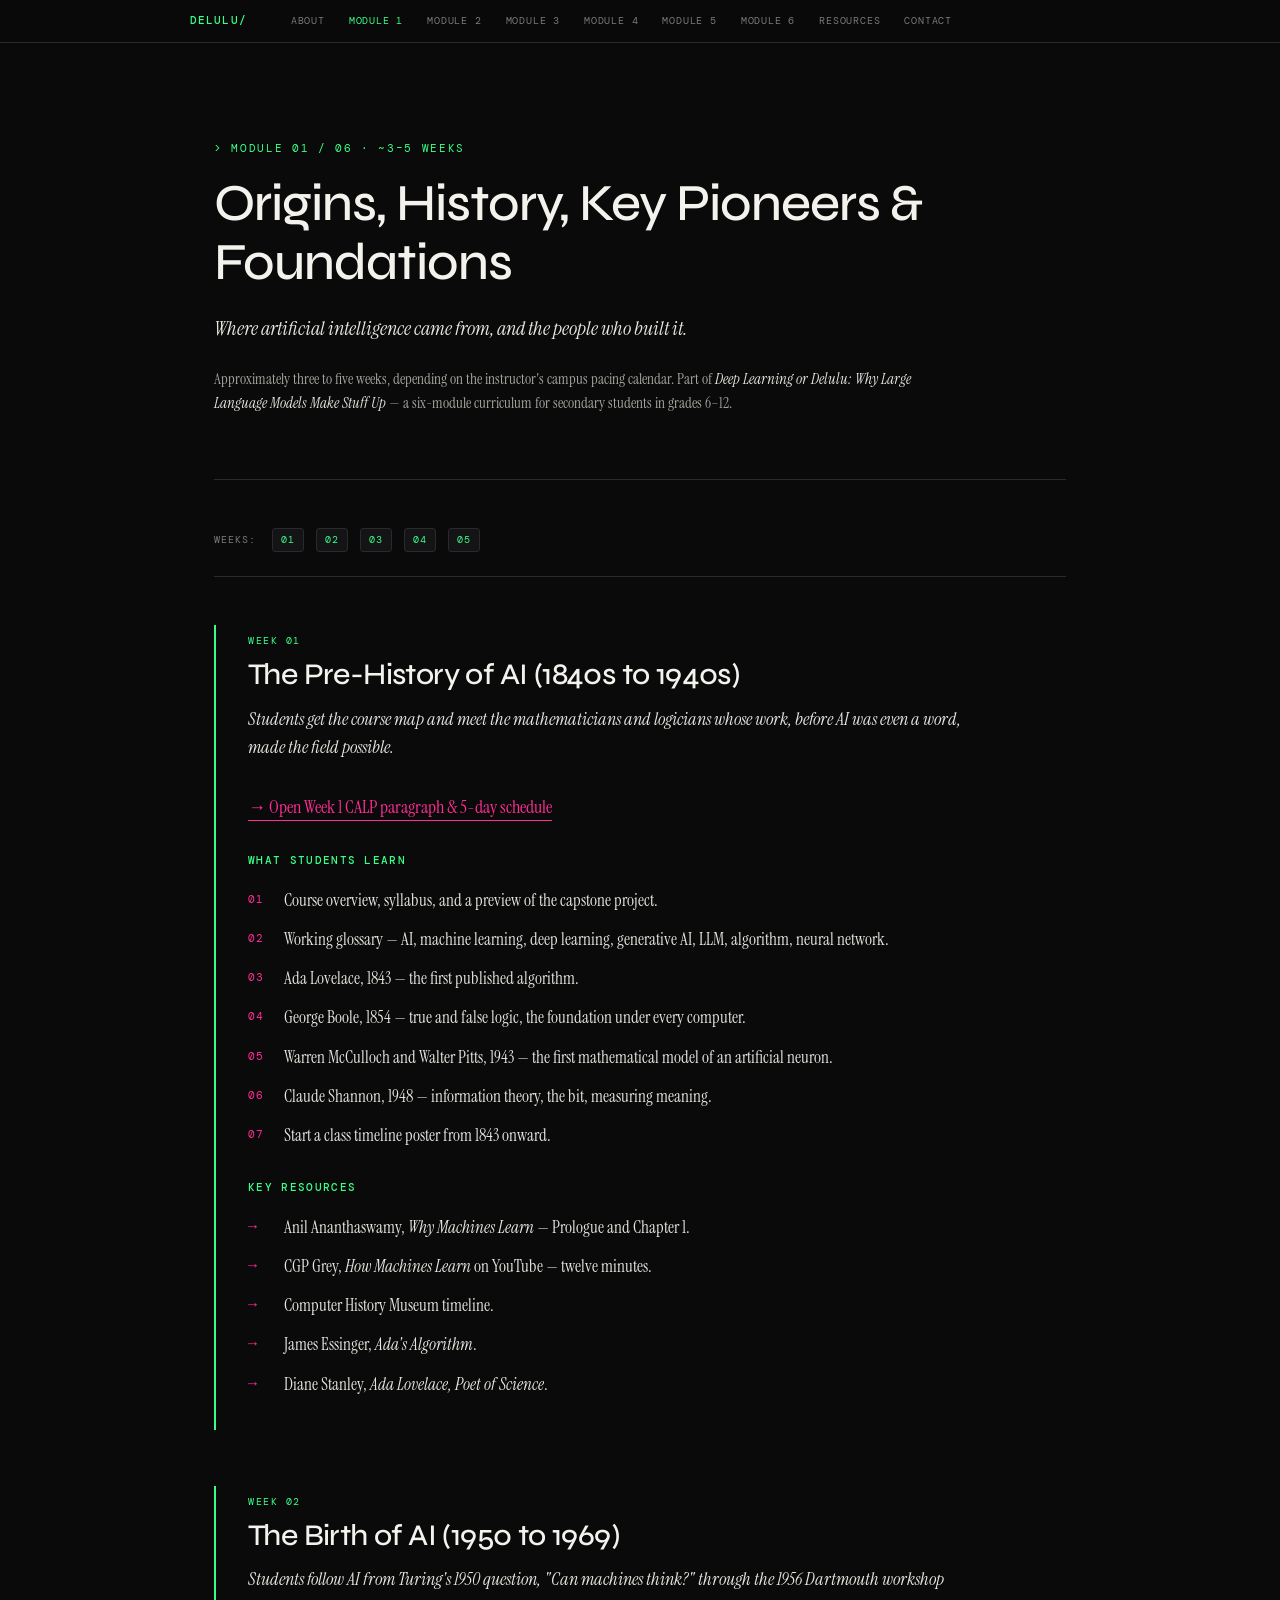
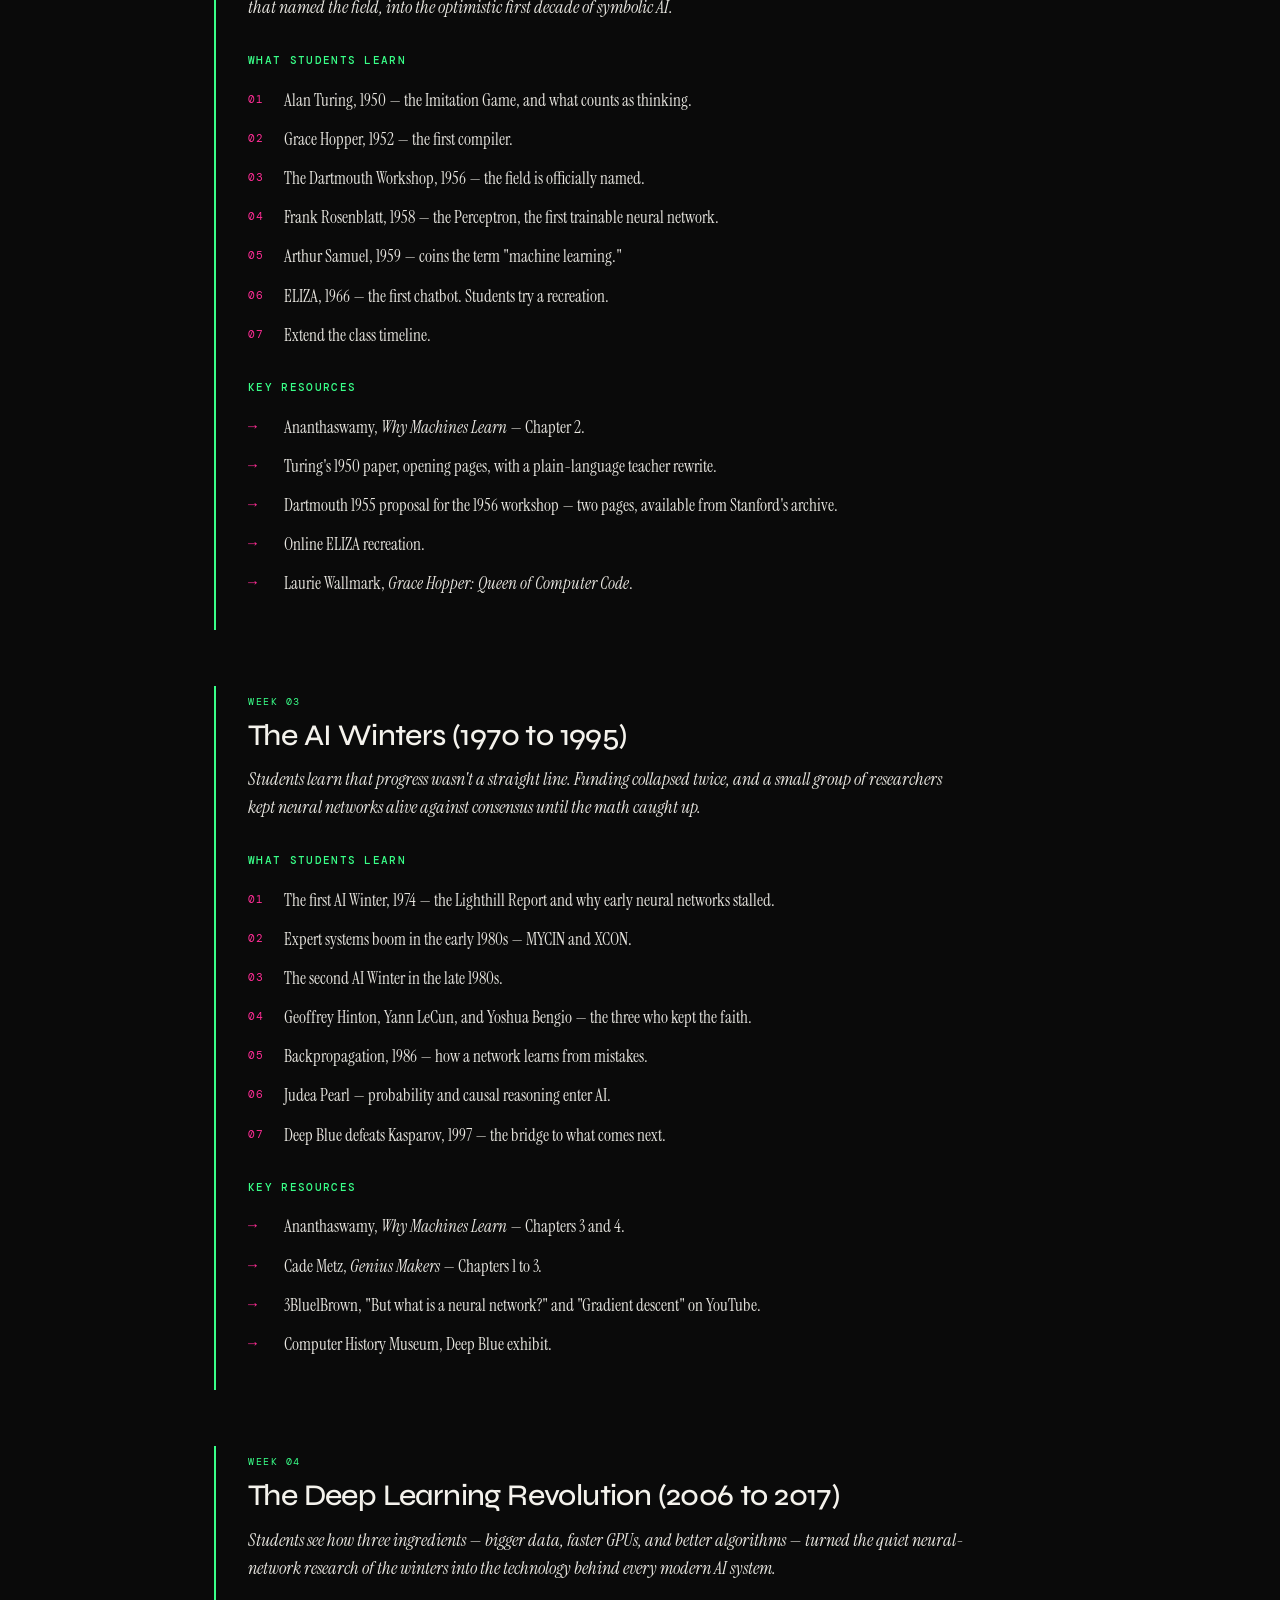
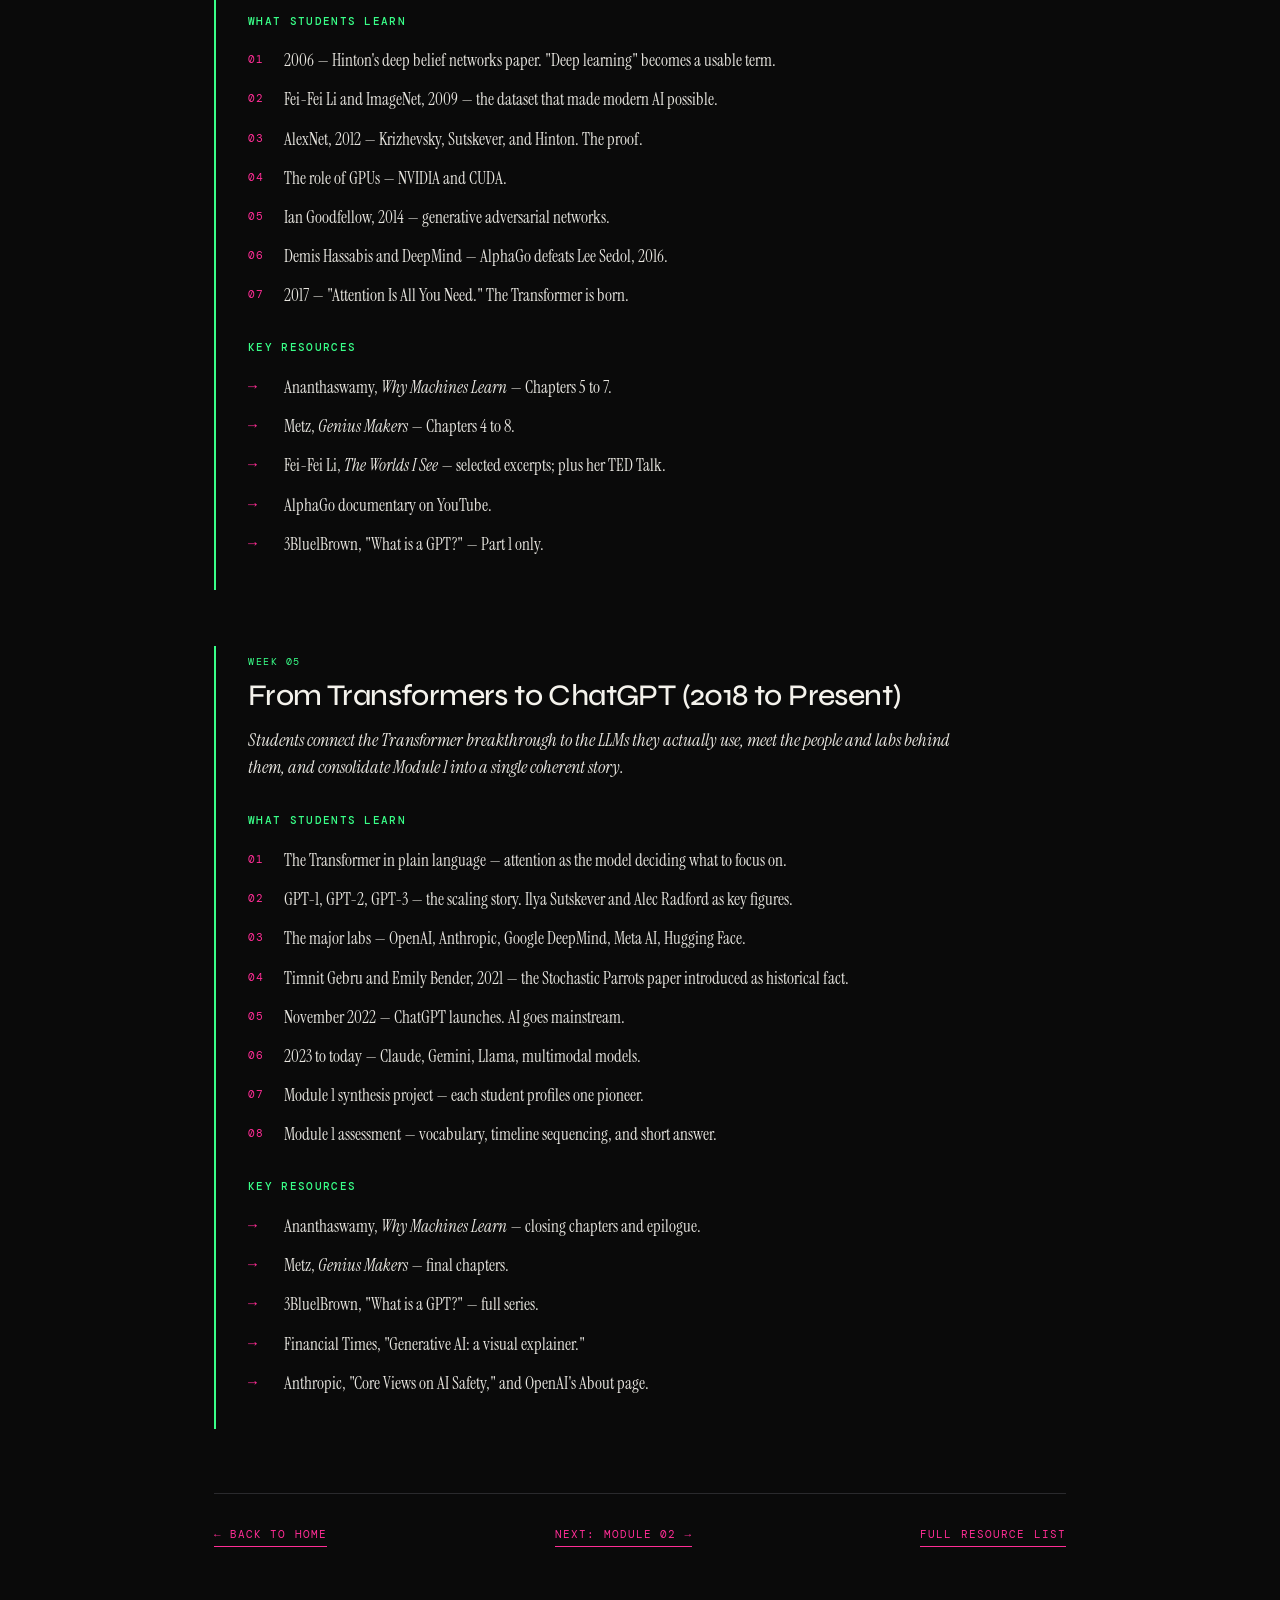
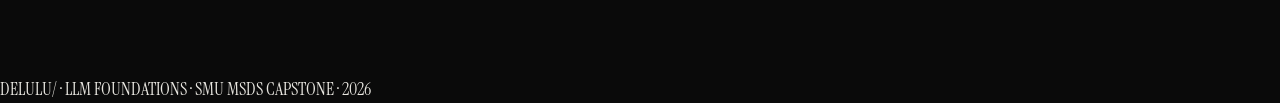
==== module1.html @ 6d2f866b "Initial commit: LLM Foundations site with Week 1 CALP paragraph" ====
<!DOCTYPE html>
<html lang="en">
<head>
  <meta charset="UTF-8">
  <meta name="viewport" content="width=device-width, initial-scale=1">
  <title>Module 01 &mdash; Origins &amp; Foundations &middot; Deep Learning or Delulu</title>
  <link rel="stylesheet" href="styles.css">
</head>
<body>

  <nav class="site-nav">
    <div class="site-nav-inner">
      <a href="index.html" class="nav-brand">DELULU/</a>
      <a href="about.html">ABOUT</a>
      <a href="module1.html" class="current">Module 1</a>
      <a href="module2.html">Module 2</a>
      <a href="module3.html">Module 3</a>
      <a href="module4.html">Module 4</a>
      <a href="module5.html">Module 5</a>
      <a href="module6.html">Module 6</a>
      <a href="resources.html">RESOURCES</a>
      <a href="contact.html">CONTACT</a>
    </div>
  </nav>

  <main>

    <header class="module-header">
      <div class="kicker">&gt; Module 01 / 06 &middot; ~3&ndash;5 WEEKS</div>
      <h1>Origins, History, Key Pioneers &amp; Foundations</h1>
      <p class="lead">Where artificial intelligence came from, and the people who built it.</p>
      <p class="context">Approximately three to five weeks, depending on the instructor's campus pacing calendar. Part of <em>Deep Learning or Delulu: Why Large Language Models Make Stuff Up</em> &mdash; a six-module curriculum for secondary students in grades 6&ndash;12.</p>
    </header>

    <div class="week-progress">
      <span class="label">WEEKS:</span>
      <span class="dot">01</span>
      <span class="dot">02</span>
      <span class="dot">03</span>
      <span class="dot">04</span>
      <span class="dot">05</span>
    </div>

    <section class="week">
      <div class="week-num">Week 01</div>
      <h2>The Pre-History of AI (1840s to 1940s)</h2>
      <p class="lede">Students get the course map and meet the mathematicians and logicians whose work, before AI was even a word, made the field possible.</p>
      <p><a href="module1-week1.html">&rarr; Open Week 1 CALP paragraph &amp; 5-day schedule</a></p>

      <h3>What students learn</h3>
      <ol>
        <li>Course overview, syllabus, and a preview of the capstone project.</li>
        <li>Working glossary &mdash; AI, machine learning, deep learning, generative AI, LLM, algorithm, neural network.</li>
        <li>Ada Lovelace, 1843 &mdash; the first published algorithm.</li>
        <li>George Boole, 1854 &mdash; true and false logic, the foundation under every computer.</li>
        <li>Warren McCulloch and Walter Pitts, 1943 &mdash; the first mathematical model of an artificial neuron.</li>
        <li>Claude Shannon, 1948 &mdash; information theory, the bit, measuring meaning.</li>
        <li>Start a class timeline poster from 1843 onward.</li>
      </ol>

      <h3>Key resources</h3>
      <ul>
        <li>Anil Ananthaswamy, <em>Why Machines Learn</em> &mdash; Prologue and Chapter 1.</li>
        <li>CGP Grey, <em>How Machines Learn</em> on YouTube &mdash; twelve minutes.</li>
        <li>Computer History Museum timeline.</li>
        <li>James Essinger, <em>Ada's Algorithm</em>.</li>
        <li>Diane Stanley, <em>Ada Lovelace, Poet of Science</em>.</li>
      </ul>
    </section>

    <section class="week">
      <div class="week-num">Week 02</div>
      <h2>The Birth of AI (1950 to 1969)</h2>
      <p class="lede">Students follow AI from Turing's 1950 question, "Can machines think?" through the 1956 Dartmouth workshop that named the field, into the optimistic first decade of symbolic AI.</p>

      <h3>What students learn</h3>
      <ol>
        <li>Alan Turing, 1950 &mdash; the Imitation Game, and what counts as thinking.</li>
        <li>Grace Hopper, 1952 &mdash; the first compiler.</li>
        <li>The Dartmouth Workshop, 1956 &mdash; the field is officially named.</li>
        <li>Frank Rosenblatt, 1958 &mdash; the Perceptron, the first trainable neural network.</li>
        <li>Arthur Samuel, 1959 &mdash; coins the term "machine learning."</li>
        <li>ELIZA, 1966 &mdash; the first chatbot. Students try a recreation.</li>
        <li>Extend the class timeline.</li>
      </ol>

      <h3>Key resources</h3>
      <ul>
        <li>Ananthaswamy, <em>Why Machines Learn</em> &mdash; Chapter 2.</li>
        <li>Turing's 1950 paper, opening pages, with a plain-language teacher rewrite.</li>
        <li>Dartmouth 1955 proposal for the 1956 workshop &mdash; two pages, available from Stanford's archive.</li>
        <li>Online ELIZA recreation.</li>
        <li>Laurie Wallmark, <em>Grace Hopper: Queen of Computer Code</em>.</li>
      </ul>
    </section>

    <section class="week">
      <div class="week-num">Week 03</div>
      <h2>The AI Winters (1970 to 1995)</h2>
      <p class="lede">Students learn that progress wasn't a straight line. Funding collapsed twice, and a small group of researchers kept neural networks alive against consensus until the math caught up.</p>

      <h3>What students learn</h3>
      <ol>
        <li>The first AI Winter, 1974 &mdash; the Lighthill Report and why early neural networks stalled.</li>
        <li>Expert systems boom in the early 1980s &mdash; MYCIN and XCON.</li>
        <li>The second AI Winter in the late 1980s.</li>
        <li>Geoffrey Hinton, Yann LeCun, and Yoshua Bengio &mdash; the three who kept the faith.</li>
        <li>Backpropagation, 1986 &mdash; how a network learns from mistakes.</li>
        <li>Judea Pearl &mdash; probability and causal reasoning enter AI.</li>
        <li>Deep Blue defeats Kasparov, 1997 &mdash; the bridge to what comes next.</li>
      </ol>

      <h3>Key resources</h3>
      <ul>
        <li>Ananthaswamy, <em>Why Machines Learn</em> &mdash; Chapters 3 and 4.</li>
        <li>Cade Metz, <em>Genius Makers</em> &mdash; Chapters 1 to 3.</li>
        <li>3Blue1Brown, "But what is a neural network?" and "Gradient descent" on YouTube.</li>
        <li>Computer History Museum, Deep Blue exhibit.</li>
      </ul>
    </section>

    <section class="week">
      <div class="week-num">Week 04</div>
      <h2>The Deep Learning Revolution (2006 to 2017)</h2>
      <p class="lede">Students see how three ingredients &mdash; bigger data, faster GPUs, and better algorithms &mdash; turned the quiet neural-network research of the winters into the technology behind every modern AI system.</p>

      <h3>What students learn</h3>
      <ol>
        <li>2006 &mdash; Hinton's deep belief networks paper. "Deep learning" becomes a usable term.</li>
        <li>Fei-Fei Li and ImageNet, 2009 &mdash; the dataset that made modern AI possible.</li>
        <li>AlexNet, 2012 &mdash; Krizhevsky, Sutskever, and Hinton. The proof.</li>
        <li>The role of GPUs &mdash; NVIDIA and CUDA.</li>
        <li>Ian Goodfellow, 2014 &mdash; generative adversarial networks.</li>
        <li>Demis Hassabis and DeepMind &mdash; AlphaGo defeats Lee Sedol, 2016.</li>
        <li>2017 &mdash; "Attention Is All You Need." The Transformer is born.</li>
      </ol>

      <h3>Key resources</h3>
      <ul>
        <li>Ananthaswamy, <em>Why Machines Learn</em> &mdash; Chapters 5 to 7.</li>
        <li>Metz, <em>Genius Makers</em> &mdash; Chapters 4 to 8.</li>
        <li>Fei-Fei Li, <em>The Worlds I See</em> &mdash; selected excerpts; plus her TED Talk.</li>
        <li>AlphaGo documentary on YouTube.</li>
        <li>3Blue1Brown, "What is a GPT?" &mdash; Part 1 only.</li>
      </ul>
    </section>

    <section class="week">
      <div class="week-num">Week 05</div>
      <h2>From Transformers to ChatGPT (2018 to Present)</h2>
      <p class="lede">Students connect the Transformer breakthrough to the LLMs they actually use, meet the people and labs behind them, and consolidate Module 1 into a single coherent story.</p>

      <h3>What students learn</h3>
      <ol>
        <li>The Transformer in plain language &mdash; attention as the model deciding what to focus on.</li>
        <li>GPT-1, GPT-2, GPT-3 &mdash; the scaling story. Ilya Sutskever and Alec Radford as key figures.</li>
        <li>The major labs &mdash; OpenAI, Anthropic, Google DeepMind, Meta AI, Hugging Face.</li>
        <li>Timnit Gebru and Emily Bender, 2021 &mdash; the Stochastic Parrots paper introduced as historical fact.</li>
        <li>November 2022 &mdash; ChatGPT launches. AI goes mainstream.</li>
        <li>2023 to today &mdash; Claude, Gemini, Llama, multimodal models.</li>
        <li>Module 1 synthesis project &mdash; each student profiles one pioneer.</li>
        <li>Module 1 assessment &mdash; vocabulary, timeline sequencing, and short answer.</li>
      </ol>

      <h3>Key resources</h3>
      <ul>
        <li>Ananthaswamy, <em>Why Machines Learn</em> &mdash; closing chapters and epilogue.</li>
        <li>Metz, <em>Genius Makers</em> &mdash; final chapters.</li>
        <li>3Blue1Brown, "What is a GPT?" &mdash; full series.</li>
        <li>Financial Times, "Generative AI: a visual explainer."</li>
        <li>Anthropic, "Core Views on AI Safety," and OpenAI's About page.</li>
      </ul>
    </section>

    <nav class="bottom-nav">
      <a href="index.html">&larr; Back to home</a>
      <a href="module2.html">Next: Module 02 &rarr;</a>
      <a href="resources.html">Full resource list</a>
    </nav>

  </main>

  <footer class="site-footer">
    <span class="brand">DELULU/</span> &middot; LLM FOUNDATIONS &middot; SMU MSDS CAPSTONE &middot; 2026
  </footer>

</body>
</html>
---- styles.css ----
/* =============================================================
   LLM Foundations — Master Stylesheet
   Direction B: Dark mode with neon green + neon pink accents
   Fonts: Syne (display), Instrument Serif (body), DM Mono (tech)
   ============================================================= */

@import url('https://fonts.googleapis.com/css2?family=Syne:wght@400;500;700&family=Instrument+Serif:ital@0;1&family=DM+Mono:wght@400;500&display=swap');

/* ---------- CSS Variables ---------- */
:root {
  --bg: #0a0a0a;
  --bg-card: #141416;
  --bg-elevated: #1a1a1e;
  --text: #e8e6e0;
  --text-muted: #a8a6a0;
  --text-dim: #7a7a75;
  --heading: #f4f2ec;
  --border: #2a2a2d;
  --border-strong: #3a3a3d;
  --green: #39ff88;
  --pink: #ff2d95;

  --font-display: 'Syne', 'Trebuchet MS', 'Helvetica Neue', sans-serif;
  --font-body: 'Instrument Serif', Georgia, 'Times New Roman', serif;
  --font-mono: 'DM Mono', 'Courier New', ui-monospace, monospace;

  --max-width: 900px;
}

/* ---------- Reset ---------- */
* { box-sizing: border-box; margin: 0; padding: 0; }
html { -webkit-text-size-adjust: 100%; scroll-behavior: smooth; }

/* ---------- Base ---------- */
body {
  background: var(--bg);
  color: var(--text);
  font-family: var(--font-body);
  font-size: 18px;
  line-height: 1.6;
  padding-top: 60px;
  min-height: 100vh;
  -webkit-font-smoothing: antialiased;
  -moz-osx-font-smoothing: grayscale;
}

h1, h2, h3, h4 {
  font-family: var(--font-display);
  font-weight: 500;
  color: var(--heading);
  letter-spacing: -0.015em;
  line-height: 1.15;
}

h1 { font-size: clamp(2rem, 5vw, 3.5rem); }
h2 { font-size: 1.75rem; }
h3 { font-size: 1.25rem; }
h4 { font-size: 1.125rem; }

p { margin-bottom: 1rem; }

a {
  color: var(--pink);
  text-decoration: none;
  border-bottom: 1px solid var(--pink);
  padding-bottom: 1px;
  transition: background 0.12s, color 0.12s;
}
a:hover { background: var(--pink); color: var(--bg); }

em { font-style: italic; }
strong { font-weight: 500; color: var(--heading); }
hr { border: 0; border-top: 1px solid var(--border); margin: 3rem 0; }

::selection { background: var(--pink); color: var(--bg); }

/* ---------- Fixed Top Navigation ---------- */
.site-nav {
  position: fixed;
  top: 0; left: 0; right: 0;
  background: rgba(10, 10, 10, 0.92);
  backdrop-filter: blur(10px);
  -webkit-backdrop-filter: blur(10px);
  border-bottom: 1px solid var(--border);
  z-index: 100;
  padding: 12px 24px;
}
.site-nav-inner {
  max-width: var(--max-width);
  margin: 0 auto;
  display: flex;
  align-items: center;
  gap: 24px;
  font-family: var(--font-mono);
  font-size: 10px;
  letter-spacing: 0.08em;
  text-transform: uppercase;
  overflow-x: auto;
  scrollbar-width: none;
  -ms-overflow-style: none;
}
.site-nav-inner::-webkit-scrollbar { display: none; }
.site-nav a {
  color: var(--text-dim);
  border-bottom: none;
  padding: 0;
  white-space: nowrap;
  transition: color 0.12s;
}
.site-nav a:hover { color: var(--pink); background: transparent; }
.site-nav a.current { color: var(--green); }
.site-nav .nav-brand {
  color: var(--green);
  font-weight: 500;
  font-size: 11px;
  margin-right: 20px;
  letter-spacing: 0.1em;
}

/* ---------- Layout Containers ---------- */
main {
  max-width: var(--max-width);
  margin: 0 auto;
  padding: 3rem 24px 6rem;
}

/* ---------- Hero (home page) ---------- */
.hero {
  padding: 4rem 0 3rem;
  border-bottom: 1px solid var(--border);
  margin-bottom: 3rem;
}
.hero-kicker {
  font-family: var(--font-mono);
  font-size: 11px;
  color: var(--green);
  letter-spacing: 0.15em;
  text-transform: uppercase;
  margin-bottom: 1.5rem;
}
.hero-title {
  font-size: clamp(2.5rem, 7vw, 4.5rem);
  margin-bottom: 1.5rem;
  line-height: 1.02;
  letter-spacing: -0.025em;
}
.hero-title .accent {
  color: var(--pink);
  font-family: var(--font-body);
  font-style: italic;
  font-weight: 400;
  letter-spacing: -0.02em;
}
.hero-subtitle {
  font-family: var(--font-display);
  font-size: clamp(1.375rem, 2.75vw, 1.875rem);
  color: var(--heading);
  font-weight: 400;
  line-height: 1.2;
  letter-spacing: -0.01em;
  margin-bottom: 1.75rem;
  max-width: 620px;
}
.hero-tag {
  font-size: 1.375rem;
  font-style: italic;
  color: var(--text);
  max-width: 620px;
  line-height: 1.45;
  margin-bottom: 2rem;
}
.hero-cta {
  display: inline-block;
  font-family: var(--font-mono);
  font-size: 12px;
  letter-spacing: 0.12em;
  text-transform: uppercase;
  color: var(--pink);
  border: 1px solid var(--pink);
  padding: 12px 22px;
  border-radius: 4px;
  border-bottom: 1px solid var(--pink);
}
.hero-cta:hover { background: var(--pink); color: var(--bg); }

/* ---------- Meta Strip ---------- */
.meta-strip {
  display: grid;
  grid-template-columns: repeat(auto-fit, minmax(150px, 1fr));
  gap: 1.5rem;
  padding: 1.5rem 0 2rem;
  border-bottom: 1px solid var(--border);
  margin-bottom: 3rem;
}
.meta-item .label {
  font-family: var(--font-mono);
  font-size: 10px;
  color: var(--green);
  letter-spacing: 0.12em;
  text-transform: uppercase;
  margin-bottom: 6px;
  display: block;
}
.meta-item .value {
  color: var(--text);
  font-family: var(--font-body);
  font-size: 15px;
  line-height: 1.4;
}

/* ---------- Section Titles ---------- */
.section-title {
  font-family: var(--font-mono);
  font-size: 11px;
  color: var(--green);
  letter-spacing: 0.15em;
  text-transform: uppercase;
  margin-bottom: 1.5rem;
  font-weight: 500;
}

/* ---------- Module Grid (home page) ---------- */
.module-grid {
  display: grid;
  grid-template-columns: repeat(auto-fit, minmax(260px, 1fr));
  gap: 1rem;
  margin-bottom: 4rem;
}
.module-card {
  background: var(--bg-card);
  border: 1px solid var(--border);
  border-radius: 8px;
  padding: 1.5rem;
  display: block;
  color: var(--text);
  border-bottom: 1px solid var(--border);
  transition: border-color 0.15s, transform 0.15s;
}
.module-card:hover {
  border-color: var(--pink);
  background: var(--bg-card);
  color: var(--text);
  transform: translateY(-2px);
}
.module-card .num {
  font-family: var(--font-mono);
  font-size: 10px;
  color: var(--green);
  letter-spacing: 0.12em;
  margin-bottom: 14px;
  display: block;
  text-transform: uppercase;
}
.module-card h3 {
  font-family: var(--font-display);
  font-size: 1.375rem;
  color: var(--heading);
  margin-bottom: 8px;
  line-height: 1.15;
}
.module-card .desc {
  font-family: var(--font-body);
  font-size: 16px;
  color: var(--text-muted);
  font-style: italic;
  margin-bottom: 14px;
  line-height: 1.45;
}
.module-card .meta {
  font-family: var(--font-mono);
  font-size: 10px;
  color: var(--text-dim);
  letter-spacing: 0.08em;
  text-transform: uppercase;
}

/* ---------- Module Page Header ---------- */
.module-header {
  padding: 2rem 0 3rem;
  border-bottom: 1px solid var(--border);
  margin-bottom: 3rem;
}
.module-header .kicker {
  font-family: var(--font-mono);
  font-size: 11px;
  color: var(--green);
  letter-spacing: 0.15em;
  text-transform: uppercase;
  margin-bottom: 1rem;
}
.module-header h1 {
  font-size: clamp(2rem, 5vw, 3.25rem);
  margin-bottom: 1.25rem;
  letter-spacing: -0.02em;
}
.module-header .lead {
  font-family: var(--font-body);
  font-size: 1.25rem;
  font-style: italic;
  color: var(--text);
  line-height: 1.5;
  max-width: 700px;
  margin-bottom: 1.5rem;
}
.module-header .context {
  font-size: 15px;
  color: var(--text-muted);
  max-width: 700px;
  line-height: 1.6;
}
.module-header .context em {
  color: var(--text);
  font-style: italic;
}

/* ---------- Week Progress Indicator ---------- */
.week-progress {
  display: flex;
  gap: 12px;
  margin: 2rem 0 3rem;
  font-family: var(--font-mono);
  font-size: 10px;
  letter-spacing: 0.1em;
  text-transform: uppercase;
  align-items: center;
  flex-wrap: wrap;
  padding-bottom: 1.5rem;
  border-bottom: 1px solid var(--border);
}
.week-progress .label {
  color: var(--text-dim);
  margin-right: 4px;
}
.week-progress .dot {
  color: var(--green);
  padding: 3px 8px;
  border: 1px solid var(--border);
  border-radius: 3px;
  background: var(--bg-card);
}

/* ---------- Week Blocks ---------- */
.week {
  border-left: 2px solid var(--green);
  padding: 0.5rem 0 0.5rem 2rem;
  margin-bottom: 3.5rem;
  position: relative;
}
.week-num {
  font-family: var(--font-mono);
  font-size: 10px;
  color: var(--green);
  letter-spacing: 0.15em;
  text-transform: uppercase;
  margin-bottom: 8px;
}
.week h2 {
  font-size: 1.875rem;
  color: var(--heading);
  margin-bottom: 14px;
  line-height: 1.15;
  letter-spacing: -0.02em;
}
.week .lede {
  font-family: var(--font-body);
  font-size: 1.125rem;
  font-style: italic;
  color: var(--text);
  line-height: 1.55;
  margin-bottom: 2rem;
  max-width: 720px;
}

.week h3 {
  font-family: var(--font-mono);
  font-size: 11px;
  color: var(--green);
  letter-spacing: 0.12em;
  text-transform: uppercase;
  margin-bottom: 1.25rem;
  margin-top: 2rem;
  font-weight: 500;
}

.week ol, .week ul {
  padding-left: 0;
  list-style: none;
  margin-bottom: 1.5rem;
}
.week ol li, .week ul li {
  padding-left: 2.25rem;
  position: relative;
  margin-bottom: 0.75rem;
  line-height: 1.6;
  color: var(--text);
  font-size: 17px;
}
.week ol { counter-reset: step; }
.week ol li::before {
  content: counter(step, decimal-leading-zero);
  counter-increment: step;
  position: absolute;
  left: 0;
  top: 4px;
  font-family: var(--font-mono);
  font-size: 11px;
  color: var(--pink);
  letter-spacing: 0.05em;
}
.week ul li::before {
  content: "→";
  position: absolute;
  left: 0;
  top: 0;
  color: var(--pink);
  font-family: var(--font-mono);
  font-size: 15px;
}

/* ---------- Bottom Navigation (module pages) ---------- */
.bottom-nav {
  display: flex;
  justify-content: space-between;
  gap: 1rem;
  padding: 2rem 0;
  border-top: 1px solid var(--border);
  margin-top: 4rem;
  font-family: var(--font-mono);
  font-size: 11px;
  letter-spacing: 0.1em;
  text-transform: uppercase;
  flex-wrap: wrap;
}
.bottom-nav a {
  color: var(--pink);
  border-bottom: 1px solid var(--pink);
  padding-bottom: 2px;
}

/* ---------- Generic Content (about, resources, contact) ---------- */
.content h2 {
  font-size: 1.5rem;
  margin: 2.5rem 0 1rem;
  color: var(--heading);
  letter-spacing: -0.015em;
}
.content h3 {
  font-family: var(--font-mono);
  font-size: 11px;
  color: var(--green);
  letter-spacing: 0.12em;
  text-transform: uppercase;
  margin: 2rem 0 1rem;
  font-weight: 500;
}
.content p {
  color: var(--text);
  margin-bottom: 1.25rem;
  line-height: 1.7;
  font-size: 18px;
  max-width: 720px;
}
.content ul {
  padding-left: 0;
  list-style: none;
  margin-bottom: 1.5rem;
  max-width: 720px;
}
.content ul li {
  padding-left: 1.5rem;
  position: relative;
  margin-bottom: 0.6rem;
  color: var(--text);
  line-height: 1.6;
}
.content ul li::before {
  content: "→";
  position: absolute;
  left: 0;
  color: var(--pink);
  font-family: var(--font-mono);
}

/* ---------- Resource List Sections ---------- */
.resource-section {
  margin-bottom: 3rem;
}
.resource-section h3 {
  margin-bottom: 1rem;
}

/* ---------- CALP Paragraph Page ---------- */
.passage {
  background: var(--bg-card);
  border-left: 4px solid var(--green);
  padding: 2rem 2rem 2rem 2.25rem;
  margin: 2rem 0 3rem;
  font-family: var(--font-body);
  font-size: 1.25rem;
  line-height: 1.75;
  border-radius: 0 8px 8px 0;
  color: var(--text);
}
.passage-label {
  font-family: var(--font-mono);
  font-size: 11px;
  color: var(--green);
  letter-spacing: 0.15em;
  text-transform: uppercase;
  margin-bottom: 1rem;
  display: block;
  font-weight: 500;
}
.vocab-sat { color: var(--pink); font-style: italic; font-weight: 500; }
.vocab-ai { color: var(--green); font-weight: 500; }

.day {
  border-left: 2px solid var(--green);
  padding: 0.5rem 0 0.5rem 2rem;
  margin-bottom: 3rem;
}
.day-num {
  font-family: var(--font-mono);
  font-size: 10px;
  color: var(--green);
  letter-spacing: 0.15em;
  text-transform: uppercase;
  margin-bottom: 8px;
  display: block;
  font-weight: 500;
}
.day h2 {
  font-size: 1.5rem;
  color: var(--heading);
  margin-bottom: 12px;
  line-height: 1.15;
  letter-spacing: -0.015em;
}
.day-task {
  font-family: var(--font-body);
  font-style: italic;
  color: var(--text);
  margin-bottom: 1.25rem;
  font-size: 1.125rem;
  line-height: 1.55;
}
.day-sentence {
  background: var(--bg-card);
  border: 1px solid var(--border);
  border-radius: 8px;
  padding: 1.25rem 1.5rem;
  margin: 1rem 0 1.5rem;
  font-family: var(--font-body);
  font-size: 1.0625rem;
  line-height: 1.65;
  color: var(--text);
}
.day h3 {
  font-family: var(--font-mono);
  font-size: 11px;
  color: var(--pink);
  letter-spacing: 0.12em;
  text-transform: uppercase;
  margin: 1.5rem 0 0.875rem;
  font-weight: 500;
}
.day ul {
  padding-left: 0;
  list-style: none;
}
.day ul li {
  padding-left: 1.75rem;
  position: relative;
  margin-bottom: 0.6rem;
  color: var(--text);
  line-height: 1.55;
  font-size: 16px;
}
.day ul li::before {
  content: "→";
  position: absolute;
  left: 0;
  top: 0;
  color: var(--pink);
  font-family: var(--font-mono);
}

.vocab-reference {
  display: grid;
  grid-template-columns: repeat(auto-fit, minmax(280px, 1fr));
  gap: 1.25rem;
  margin: 2rem 0 3rem;
}
.vocab-group {
  background: var(--bg-card);
  border: 1px solid var(--border);
  border-radius: 8px;
  padding: 1.5rem;
}
.vocab-group h3 {
  font-family: var(--font-mono);
  font-size: 11px;
  letter-spacing: 0.12em;
  text-transform: uppercase;
  margin-bottom: 1.25rem;
  font-weight: 500;
}
.vocab-group.sat h3 { color: var(--pink); }
.vocab-group.ai h3 { color: var(--green); }
.vocab-item {
  margin-bottom: 1rem;
  padding-bottom: 1rem;
  border-bottom: 1px solid var(--border);
}
.vocab-item:last-child { border-bottom: none; margin-bottom: 0; padding-bottom: 0; }
.vocab-term {
  display: block;
  font-family: var(--font-display);
  font-size: 1.0625rem;
  margin-bottom: 4px;
  font-weight: 500;
}
.vocab-group.sat .vocab-term { color: var(--pink); font-style: italic; }
.vocab-group.ai .vocab-term { color: var(--green); }
.vocab-def {
  font-family: var(--font-body);
  font-size: 0.9375rem;
  color: var(--text-muted);
  line-height: 1.5;
}

.rubric {
  background: var(--bg-card);
  border: 1px solid var(--border);
  border-radius: 8px;
  padding: 1.5rem 2rem;
  margin: 2rem 0 3rem;
}
.rubric-row {
  display: grid;
  grid-template-columns: 60px 1fr;
  gap: 1.25rem;
  padding: 1rem 0;
  border-bottom: 1px solid var(--border);
  align-items: baseline;
}
.rubric-row:last-of-type { border-bottom: none; }
.rubric-pts {
  font-family: var(--font-mono);
  font-size: 1.375rem;
  color: var(--pink);
  font-weight: 500;
  letter-spacing: -0.02em;
}
.rubric-detail strong {
  font-family: var(--font-display);
  display: block;
  margin-bottom: 4px;
  color: var(--heading);
  font-weight: 500;
}
.rubric-detail span {
  font-family: var(--font-body);
  font-size: 0.9375rem;
  color: var(--text-muted);
  line-height: 1.55;
}
.rubric-total {
  margin-top: 1rem;
  padding-top: 1rem;
  border-top: 2px solid var(--green);
  display: flex;
  justify-content: space-between;
  align-items: baseline;
  font-family: var(--font-mono);
  font-size: 12px;
  letter-spacing: 0.12em;
  text-transform: uppercase;
  color: var(--green);
}
.rubric-total .total-pts { font-size: 1.5rem; }

/* ---------- Site Footer ---------- */
  padding: 2rem 24px;
  border-top: 1px solid var(--border);
  max-width: var(--max-width);
  margin: 4rem auto 0;
  font-family: var(--font-mono);
  font-size: 10px;
  color: var(--text-dim);
  letter-spacing: 0.1em;
  text-transform: uppercase;
  text-align: center;
  line-height: 1.8;
}
.site-footer .brand { color: var(--green); }

/* ---------- Responsive ---------- */
@media (max-width: 700px) {
  body { padding-top: 50px; font-size: 17px; }
  .site-nav { padding: 10px 16px; }
  .site-nav-inner { gap: 14px; padding-bottom: 2px; }
  main { padding: 2rem 20px 4rem; }
  .hero { padding: 2rem 0 2rem; }
  .hero-tag { font-size: 1.15rem; }
  .week { padding-left: 1.25rem; }
  .week h2 { font-size: 1.5rem; }
  .module-header h1 { font-size: 2rem; }
  .bottom-nav { flex-direction: column; align-items: flex-start; gap: 0.75rem; }
}
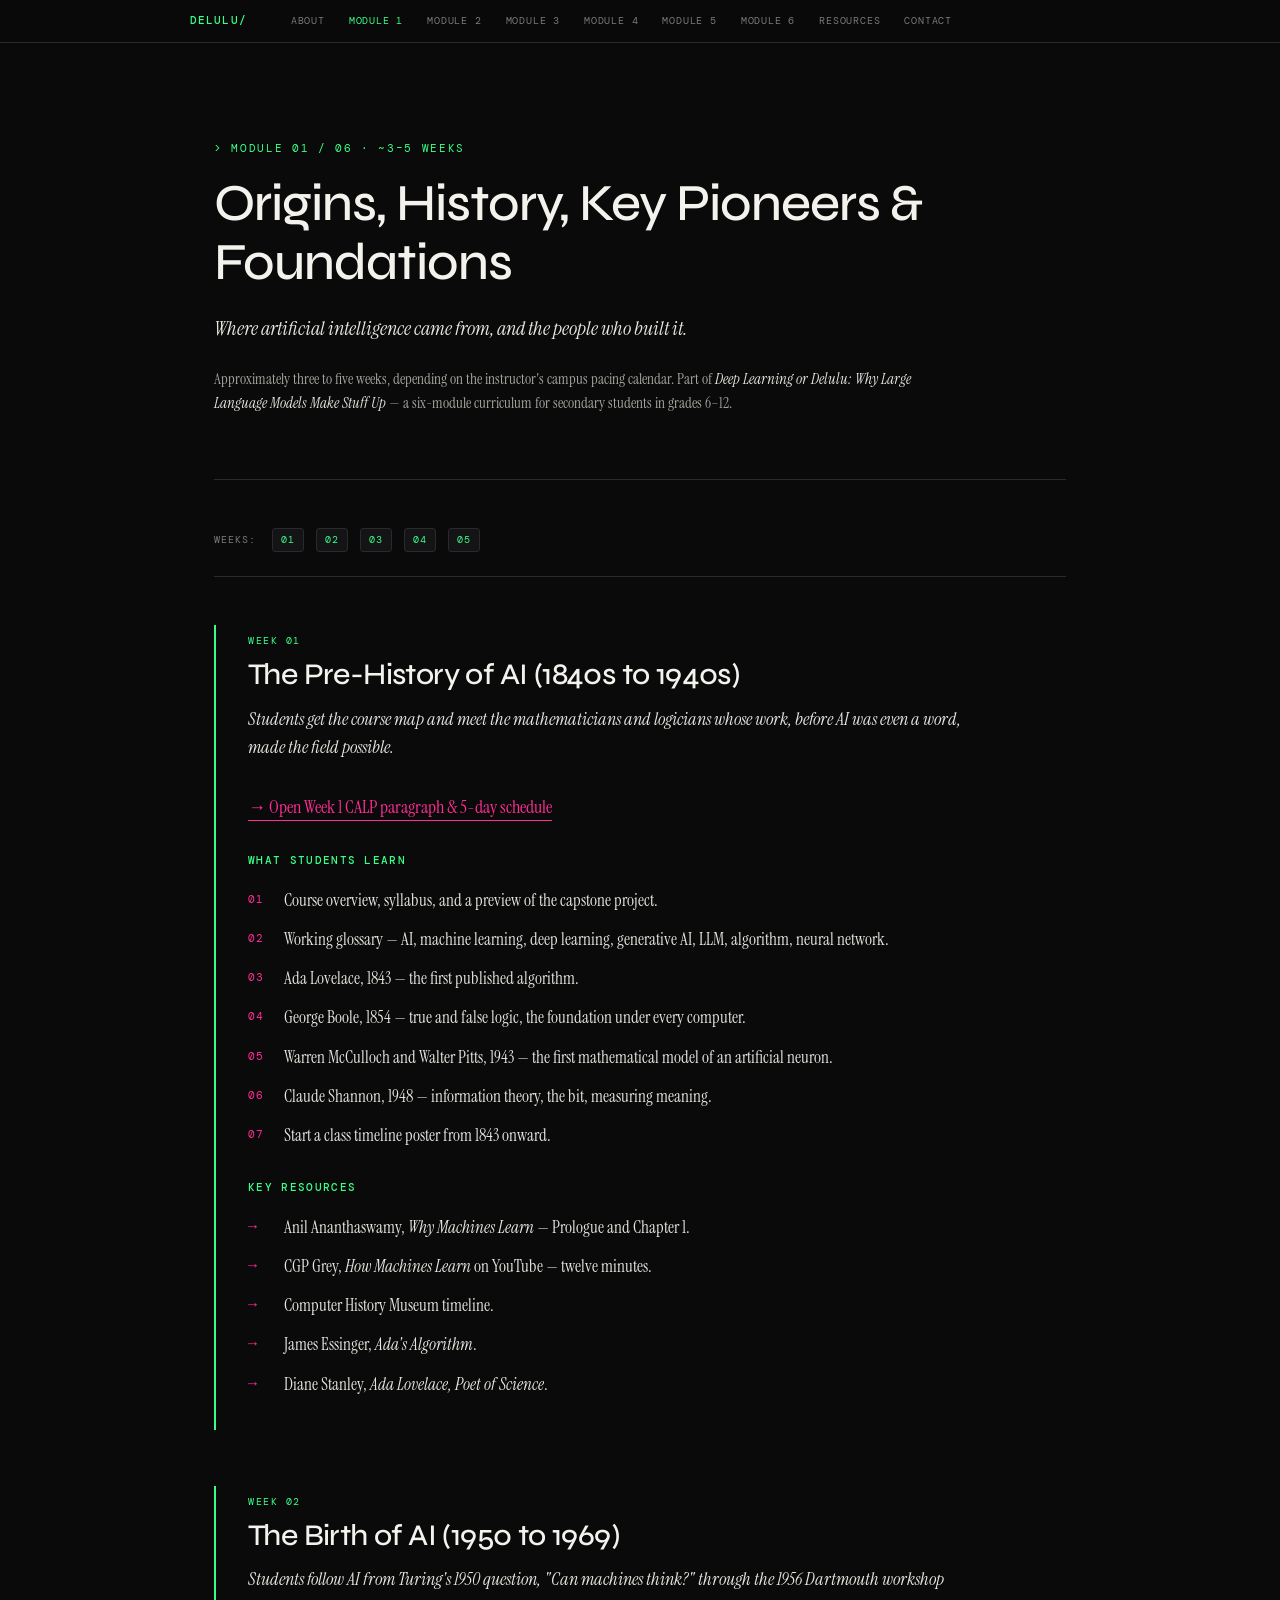
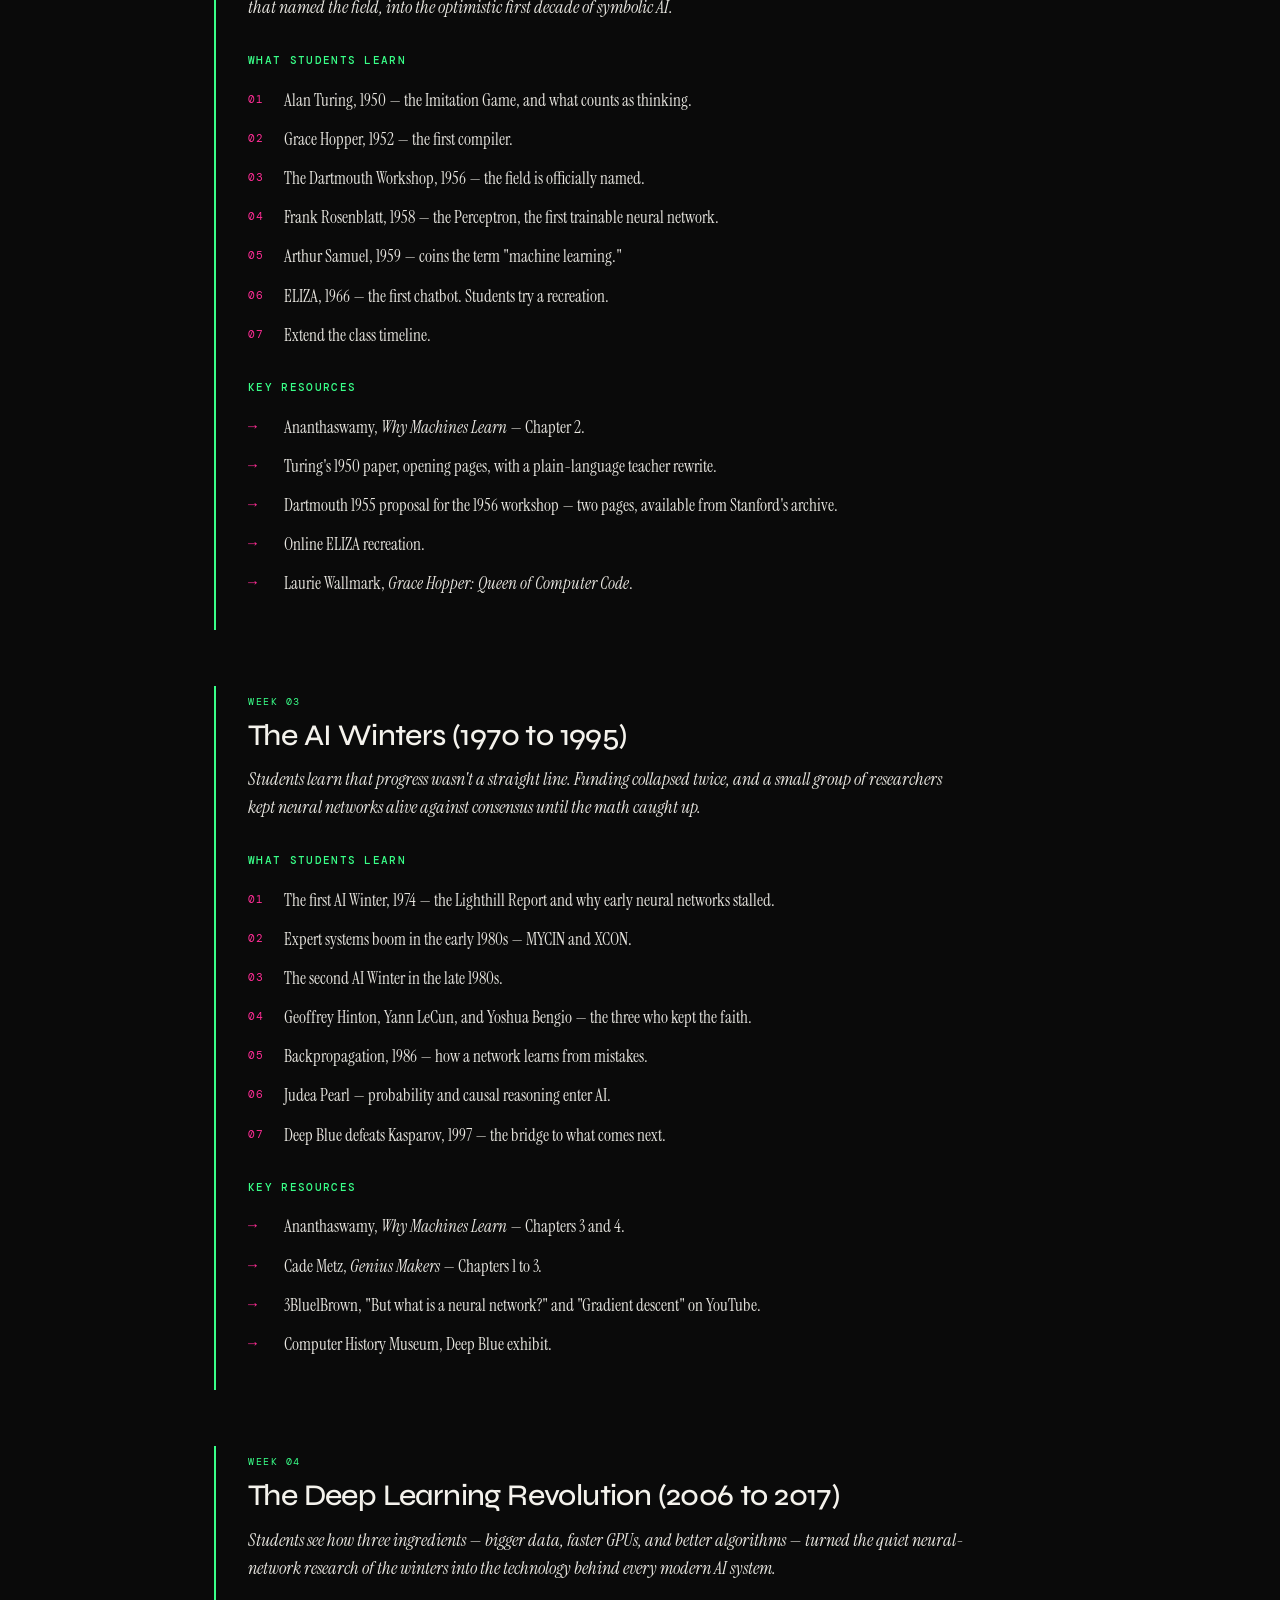
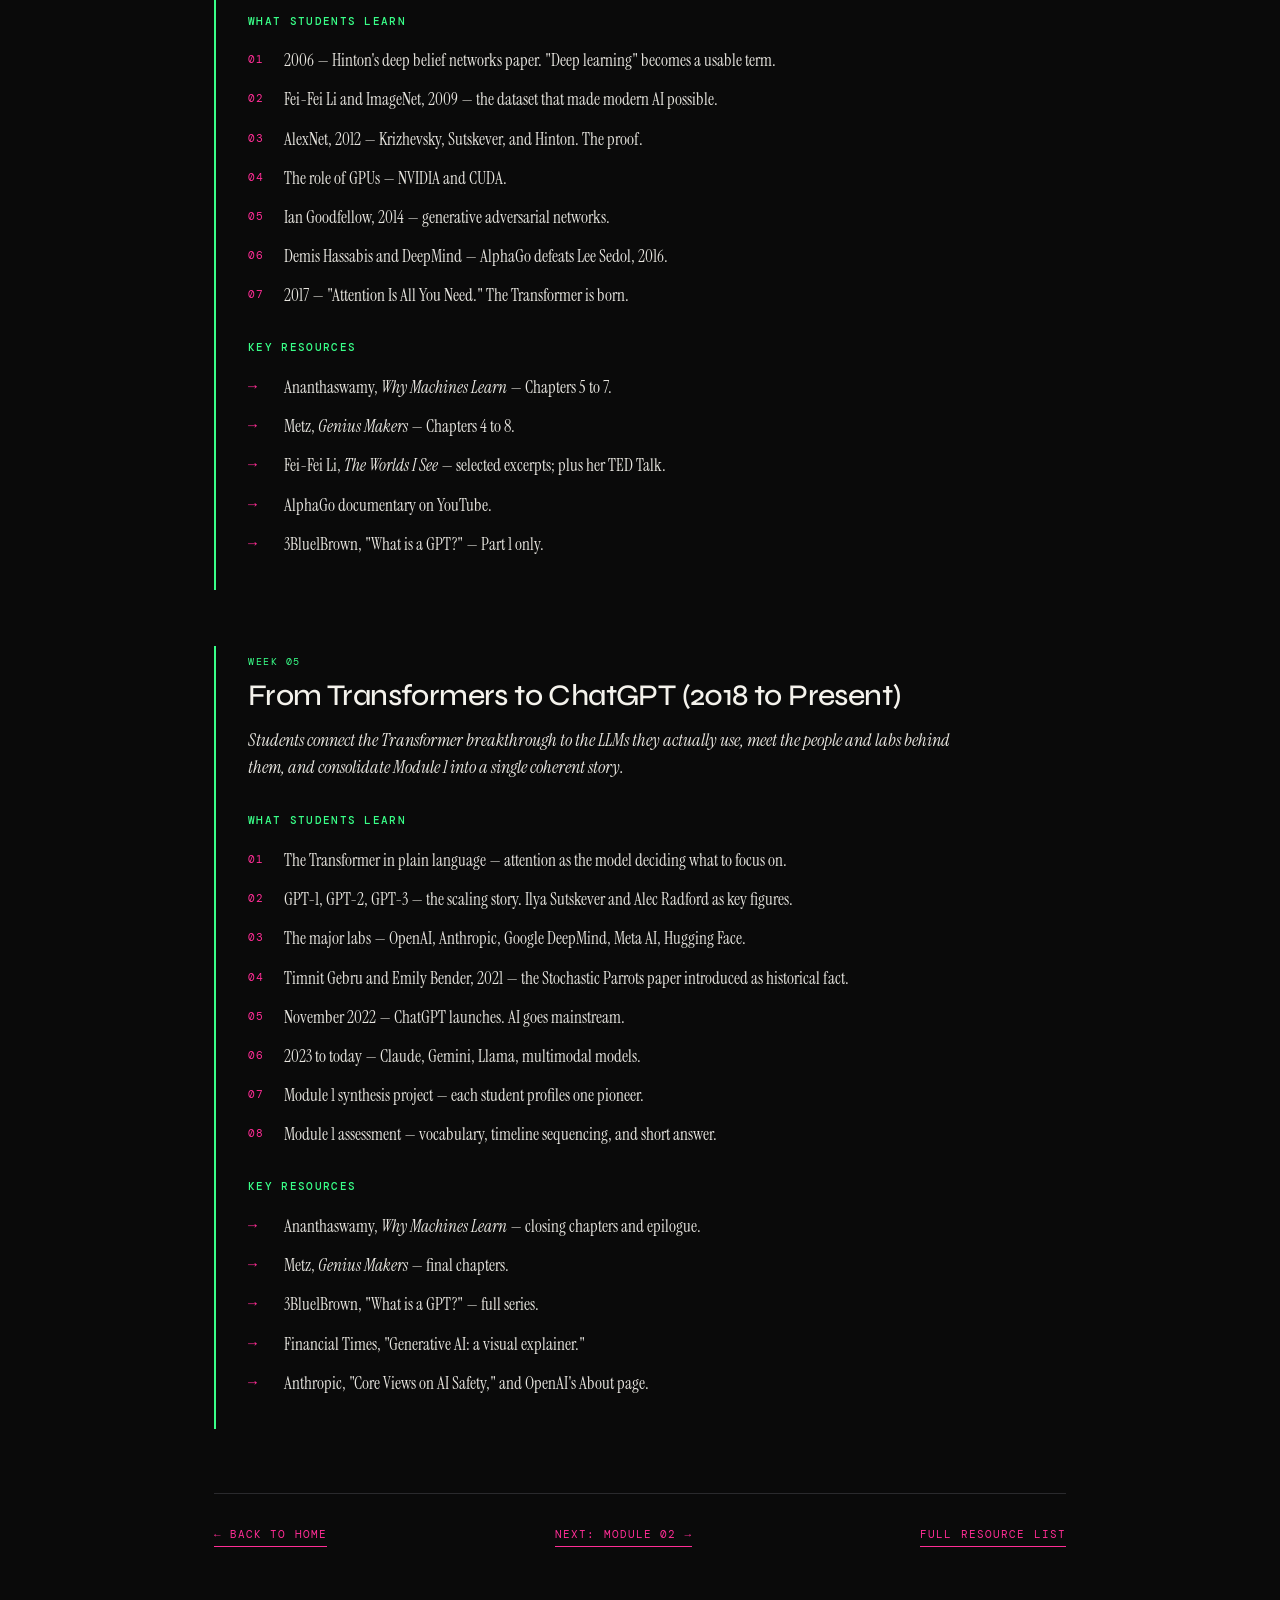
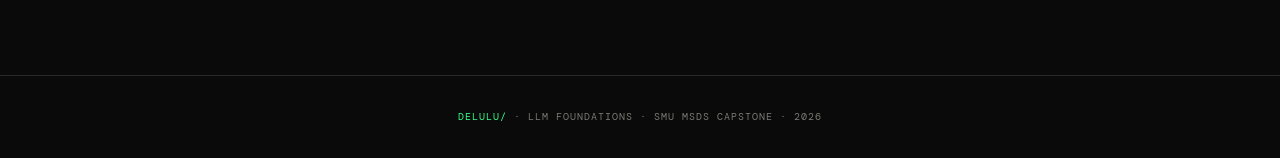
==== commit 353f595f: "Update week sections with IDs and links" ====
--- a/module1.html
+++ b/module1.html
@@ -34,14 +34,14 @@
 
     <div class="week-progress">
       <span class="label">WEEKS:</span>
-      <span class="dot">01</span>
-      <span class="dot">02</span>
-      <span class="dot">03</span>
-      <span class="dot">04</span>
-      <span class="dot">05</span>
+      <a class="dot" href="#week01">01</a>
+      <a class="dot" href="#week02">02</a>
+      <a class="dot" href="#week03">03</a>
+      <a class="dot" href="#week04">04</a>
+      <a class="dot" href="#week05">05</a>
     </div>
 
-    <section class="week">
+    <section class="week" id="week01">
       <div class="week-num">Week 01</div>
       <h2>The Pre-History of AI (1840s to 1940s)</h2>
       <p class="lede">Students get the course map and meet the mathematicians and logicians whose work, before AI was even a word, made the field possible.</p>
@@ -68,7 +68,7 @@
       </ul>
     </section>
 
-    <section class="week">
+    <section class="week" id="week02">
       <div class="week-num">Week 02</div>
       <h2>The Birth of AI (1950 to 1969)</h2>
       <p class="lede">Students follow AI from Turing's 1950 question, "Can machines think?" through the 1956 Dartmouth workshop that named the field, into the optimistic first decade of symbolic AI.</p>
@@ -94,7 +94,7 @@
       </ul>
     </section>
 
-    <section class="week">
+    <section class="week" id="week03">
       <div class="week-num">Week 03</div>
       <h2>The AI Winters (1970 to 1995)</h2>
       <p class="lede">Students learn that progress wasn't a straight line. Funding collapsed twice, and a small group of researchers kept neural networks alive against consensus until the math caught up.</p>
@@ -119,7 +119,7 @@
       </ul>
     </section>
 
-    <section class="week">
+    <section class="week" id="week04">
       <div class="week-num">Week 04</div>
       <h2>The Deep Learning Revolution (2006 to 2017)</h2>
       <p class="lede">Students see how three ingredients &mdash; bigger data, faster GPUs, and better algorithms &mdash; turned the quiet neural-network research of the winters into the technology behind every modern AI system.</p>
@@ -145,7 +145,7 @@
       </ul>
     </section>
 
-    <section class="week">
+    <section class="week" id="week05">
       <div class="week-num">Week 05</div>
       <h2>From Transformers to ChatGPT (2018 to Present)</h2>
       <p class="lede">Students connect the Transformer breakthrough to the LLMs they actually use, meet the people and labs behind them, and consolidate Module 1 into a single coherent story.</p>
@@ -185,4 +185,4 @@
   </footer>
 
 </body>
-</html>+</html>
--- a/styles.css
+++ b/styles.css
@@ -40,6 +40,8 @@
   line-height: 1.6;
   padding-top: 60px;
   min-height: 100vh;
+  display: flex;
+  flex-direction: column;
   -webkit-font-smoothing: antialiased;
   -moz-osx-font-smoothing: grayscale;
 }
@@ -122,6 +124,8 @@
   max-width: var(--max-width);
   margin: 0 auto;
   padding: 3rem 24px 6rem;
+  flex: 1;
+  width: 100%;
 }
 
 /* ---------- Hero (home page) ---------- */
@@ -417,6 +421,186 @@
   font-size: 15px;
 }
 
+/* ---------- Synthesis / Interactive Blocks ---------- */
+.week.synthesis {
+  border-left: 2px solid var(--pink);
+  position: relative;
+  padding-top: 2.5rem;
+}
+.week.synthesis::before {
+  content: "\2605";
+  position: absolute;
+  top: 0;
+  left: -2px;
+  width: 34px;
+  height: 34px;
+  background: var(--pink);
+  color: var(--bg);
+  font-family: var(--font-mono);
+  font-size: 16px;
+  display: flex;
+  align-items: center;
+  justify-content: center;
+  border-radius: 0 0 8px 0;
+}
+.week.synthesis .week-num {
+  color: var(--pink);
+  padding-left: 44px;
+}
+
+.quiz-scenario {
+  background: var(--bg-card);
+  border: 1px solid var(--border);
+  border-top: 2px solid var(--pink);
+  border-radius: 0 8px 8px 8px;
+  padding: 1.5rem 1.75rem;
+  margin-bottom: 1.5rem;
+}
+.quiz-scenario h3 {
+  margin-top: 0;
+}
+.quiz-scenario p.prompt {
+  font-family: var(--font-body);
+  font-size: 1.0625rem;
+  color: var(--text);
+  line-height: 1.6;
+  margin-bottom: 1.25rem;
+}
+
+.quiz-options {
+  display: flex;
+  flex-direction: column;
+  gap: 0.6rem;
+  margin-bottom: 1.25rem;
+}
+.quiz-options label {
+  font-family: var(--font-mono);
+  font-size: 14px;
+  color: var(--text);
+  display: flex;
+  align-items: center;
+  gap: 0.6rem;
+  cursor: pointer;
+  padding: 0.4rem 0;
+}
+.quiz-options input[type="radio"] {
+  accent-color: var(--pink);
+  width: 16px;
+  height: 16px;
+  cursor: pointer;
+}
+.quiz-options label:hover {
+  color: var(--pink);
+}
+
+.quiz-scenario details {
+  border-top: 1px solid var(--border);
+  padding-top: 1rem;
+}
+.quiz-scenario summary {
+  font-family: var(--font-mono);
+  font-size: 11px;
+  letter-spacing: 0.1em;
+  text-transform: uppercase;
+  color: var(--pink);
+  cursor: pointer;
+  list-style: none;
+}
+.quiz-scenario summary::-webkit-details-marker {
+  display: none;
+}
+.quiz-scenario summary::before {
+  content: "\2192 ";
+}
+.quiz-scenario details[open] summary::before {
+  content: "\2193 ";
+}
+.quiz-scenario details p {
+  margin-top: 1rem;
+  font-family: var(--font-body);
+  font-size: 1rem;
+  color: var(--text-muted);
+  line-height: 1.6;
+}
+.quiz-scenario details strong {
+  color: var(--green);
+}
+
+.quiz-scenario input[type="text"] {
+  background: var(--bg-elevated);
+  border: 1px solid var(--border-strong);
+  border-radius: 4px;
+  color: var(--text);
+  font-family: var(--font-mono);
+  font-size: 14px;
+  padding: 0.5rem 0.75rem;
+  margin-top: 0.5rem;
+  margin-bottom: 1rem;
+  width: 100%;
+  max-width: 320px;
+}
+.quiz-scenario input[type="text"]:focus {
+  outline: none;
+  border-color: var(--pink);
+}
+.quiz-scenario input[type="text"]::placeholder {
+  color: var(--text-dim);
+}
+
+.quiz-scenario .phrase {
+  font-family: var(--font-mono);
+  font-size: 1.0625rem;
+  color: var(--heading);
+  background: var(--bg-elevated);
+  border: 1px solid var(--border);
+  border-radius: 4px;
+  padding: 0.75rem 1rem;
+  margin-bottom: 1rem;
+  display: inline-block;
+}
+
+.token-bar-row {
+  display: grid;
+  grid-template-columns: 110px 1fr 48px;
+  align-items: center;
+  gap: 0.75rem;
+  margin-bottom: 0.6rem;
+  font-family: var(--font-mono);
+  font-size: 13px;
+}
+.token-bar-row .token-label {
+  color: var(--heading);
+  text-align: right;
+}
+.token-bar-track {
+  background: var(--bg-elevated);
+  border: 1px solid var(--border);
+  border-radius: 3px;
+  height: 18px;
+  overflow: hidden;
+}
+.token-bar-fill {
+  background: var(--pink);
+  height: 100%;
+}
+.token-bar-row .token-pct {
+  color: var(--text-muted);
+}
+.token-bar-row.top-pick .token-label,
+.token-bar-row.top-pick .token-pct {
+  color: var(--green);
+}
+.token-bar-row.top-pick .token-bar-fill {
+  background: var(--green);
+}
+
+.benchmark-group {
+  margin-bottom: 1.5rem;
+}
+.benchmark-group:last-child {
+  margin-bottom: 0;
+}
+
 /* ---------- Bottom Navigation (module pages) ---------- */
 .bottom-nav {
   display: flex;
@@ -681,10 +865,10 @@
 .rubric-total .total-pts { font-size: 1.5rem; }
 
 /* ---------- Site Footer ---------- */
+.site-footer {
   padding: 2rem 24px;
   border-top: 1px solid var(--border);
-  max-width: var(--max-width);
-  margin: 4rem auto 0;
+  margin: 0;
   font-family: var(--font-mono);
   font-size: 10px;
   color: var(--text-dim);
@@ -707,4 +891,4 @@
   .week h2 { font-size: 1.5rem; }
   .module-header h1 { font-size: 2rem; }
   .bottom-nav { flex-direction: column; align-items: flex-start; gap: 0.75rem; }
-}+}
